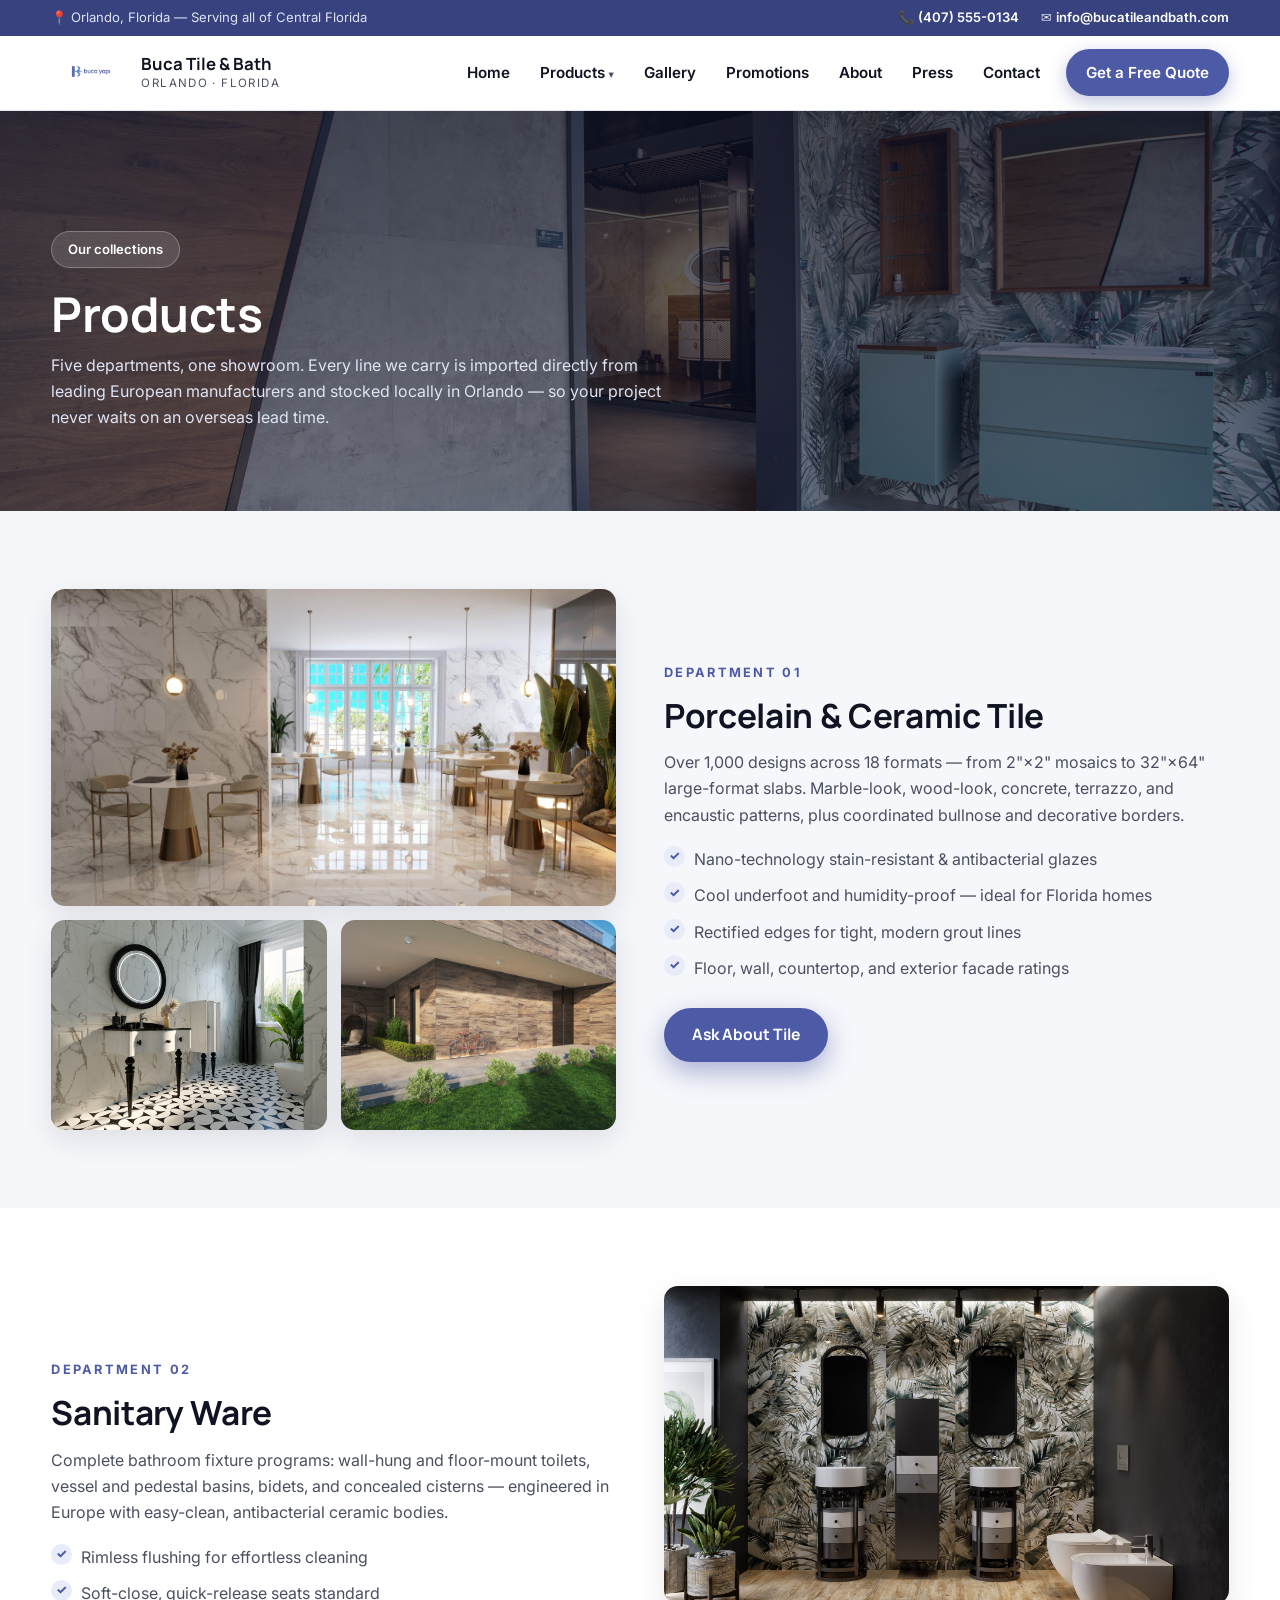
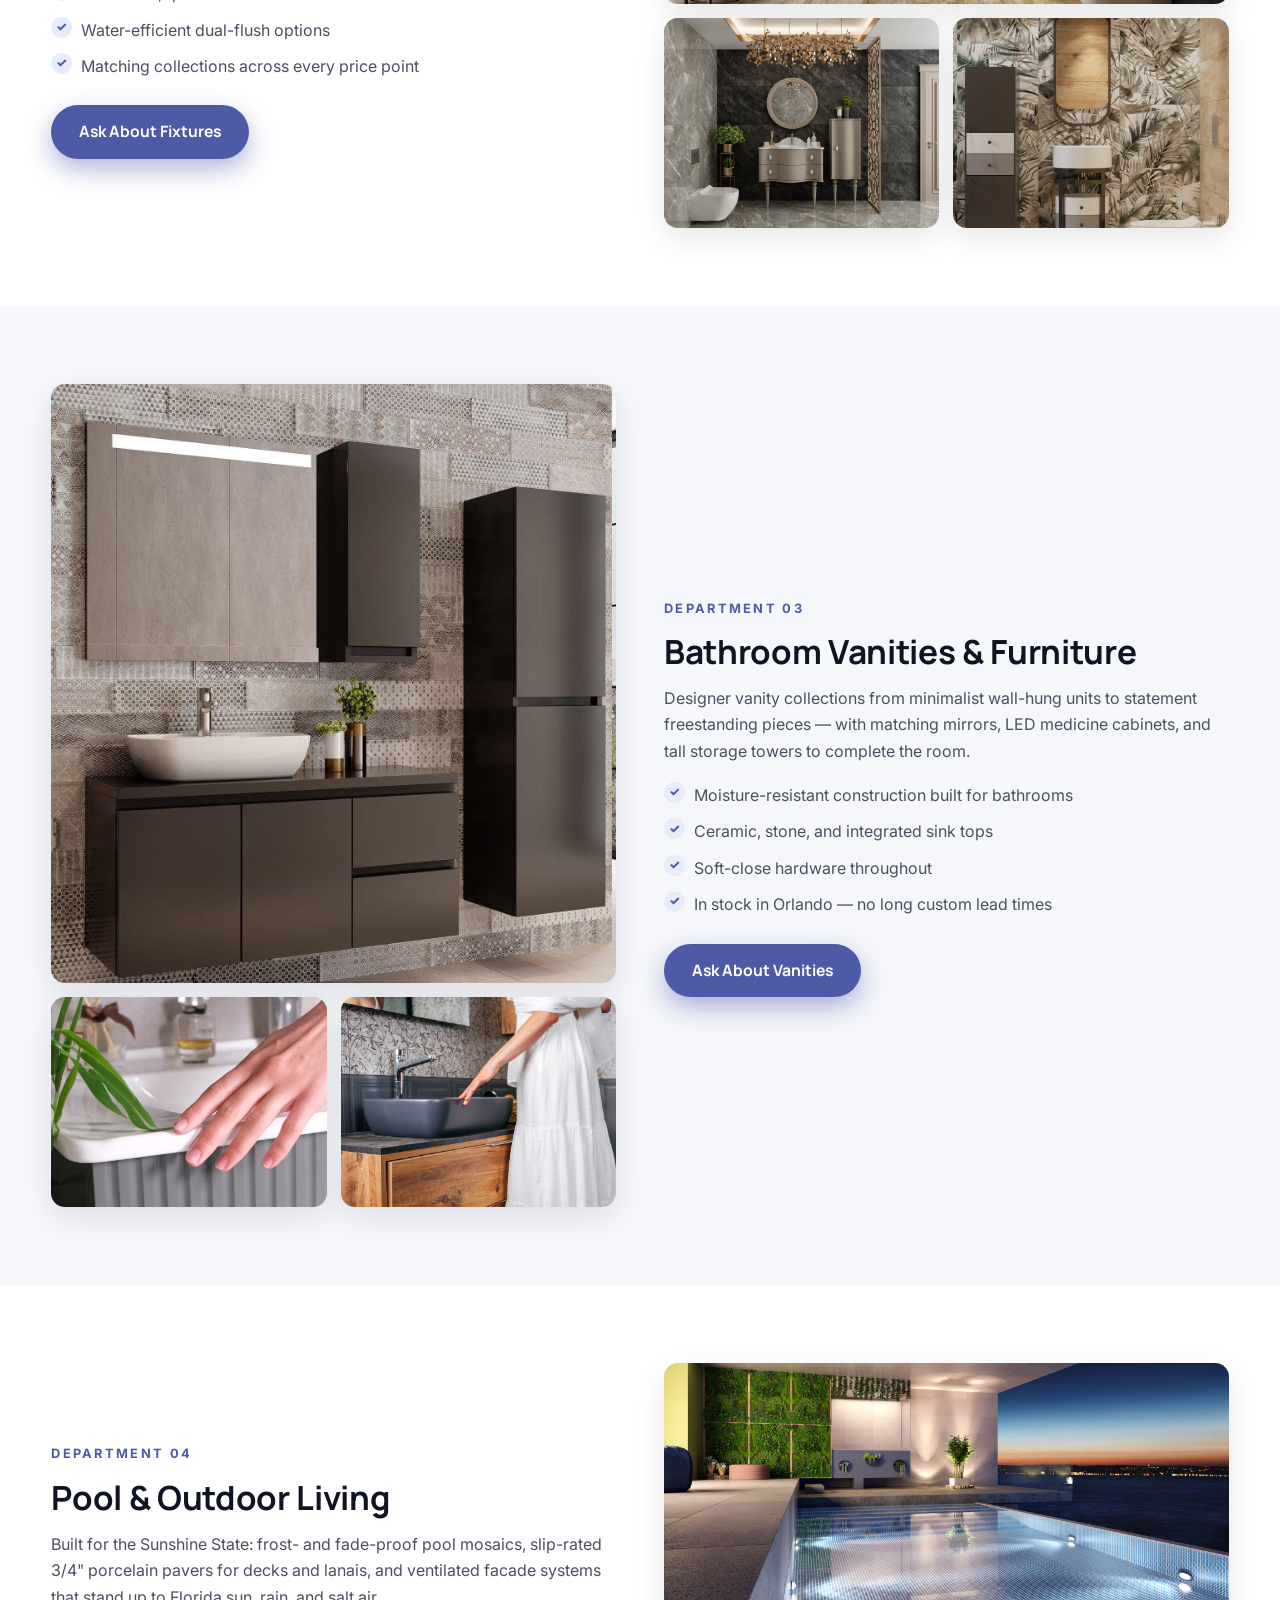
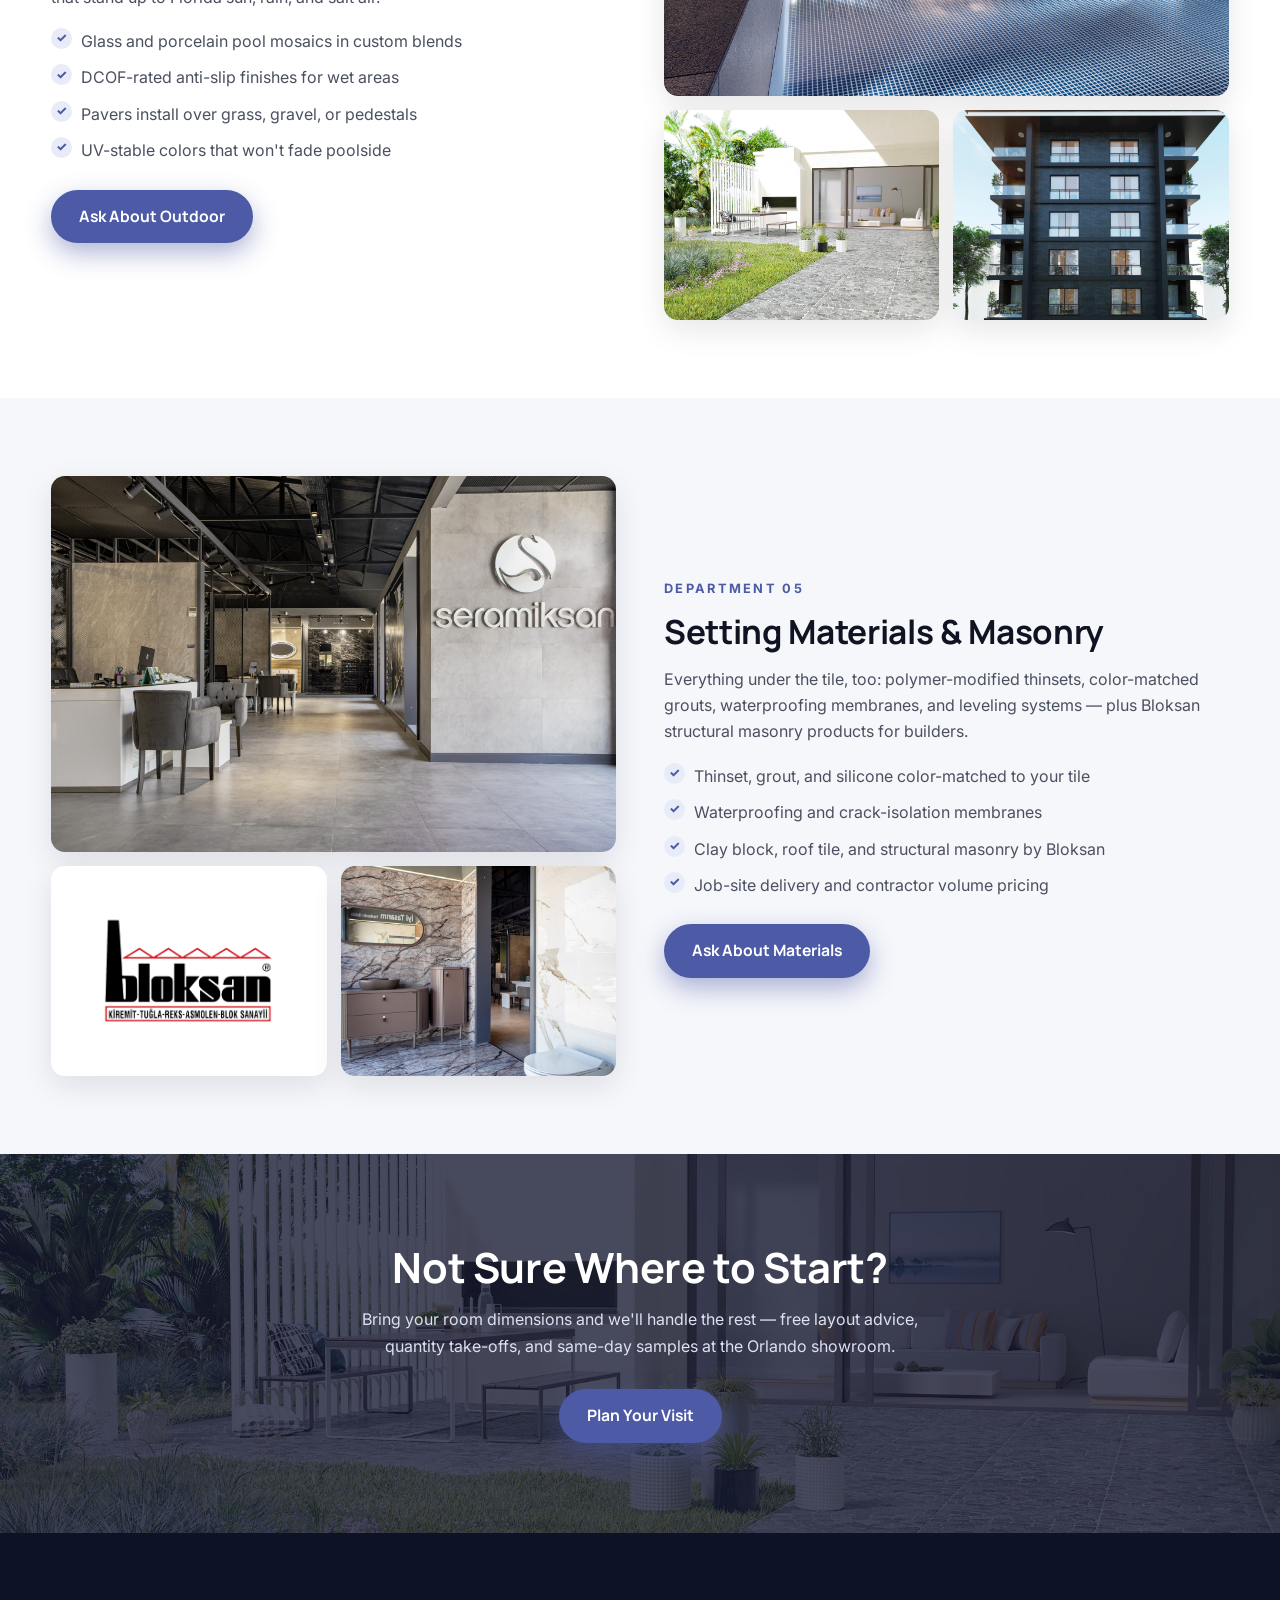
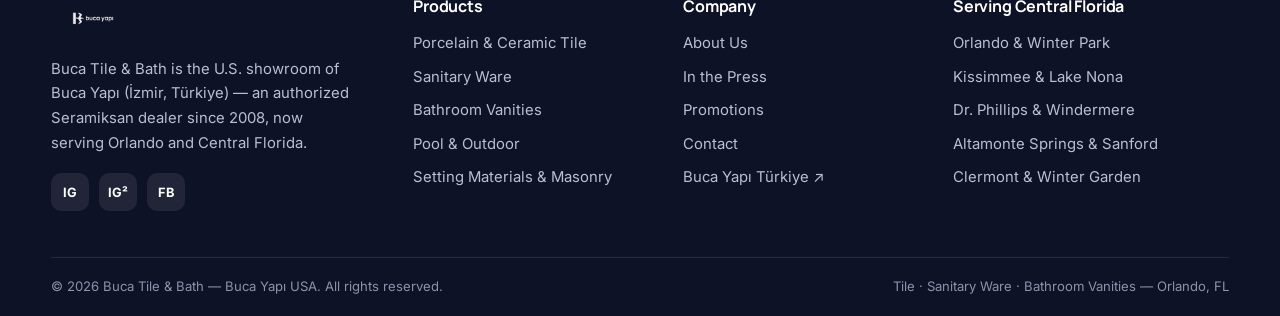
==== products.html @ c3a94b82 "Buca Tile & Bath — Orlando site (localized from bucayapi.com.tr) Co-Authored-By: Claude Fable 5 <nor" ====
<!DOCTYPE html>
<html lang="en-US">
<head>
  <meta charset="UTF-8" />
  <meta name="viewport" content="width=device-width, initial-scale=1.0" />
  <title>Products | Buca Tile &amp; Bath — Orlando, FL</title>
  <meta name="description" content="Browse porcelain &amp; ceramic tile, sanitary ware, bathroom vanities, pool &amp; outdoor surfaces, and setting materials at Buca Tile &amp; Bath in Orlando, Florida." />
  <link rel="icon" type="image/png" href="assets/img/logo-buca.png" />
  <link rel="preconnect" href="https://fonts.googleapis.com" />
  <link rel="preconnect" href="https://fonts.gstatic.com" crossorigin />
  <link href="https://fonts.googleapis.com/css2?family=Manrope:wght@600;700;800&family=Inter:wght@400;500;600;700&display=swap" rel="stylesheet" />
  <link rel="stylesheet" href="assets/css/style.css" />
</head>
<body>

  <!-- Top bar -->
  <div class="topbar">
    <div class="container">
      <div>
        <span>📍 Orlando, Florida — Serving all of Central Florida</span>
      </div>
      <div>
        <span>📞 <a href="tel:+14075550134">(407) 555-0134</a></span>
        <span>✉️ <a href="mailto:info@bucatileandbath.com">info@bucatileandbath.com</a></span>
      </div>
    </div>
  </div>

  <!-- Header -->
  <header class="site-header">
    <div class="container nav-wrap">
      <a class="brand" href="index.html">
        <img src="assets/img/logo-buca.png" alt="Buca Yapı — Buca Tile &amp; Bath logo" />
        <span class="brand-text">
          <strong>Buca Tile &amp; Bath</strong>
          <small>Orlando · Florida</small>
        </span>
      </a>

      <button class="nav-toggle" aria-label="Open menu" aria-expanded="false">
        <span></span><span></span><span></span>
      </button>

      <nav class="main-nav" aria-label="Main navigation">
        <ul>
          <li><a href="index.html">Home</a></li>
          <li class="has-drop">
            <a href="products.html">Products</a>
            <ul class="dropdown">
              <li><a href="#tiles">Porcelain &amp; Ceramic Tile</a></li>
              <li><a href="#sanitary-ware">Sanitary Ware</a></li>
              <li><a href="#vanities">Bathroom Vanities</a></li>
              <li><a href="#outdoor">Pool &amp; Outdoor</a></li>
              <li><a href="#chemicals">Setting Materials &amp; Masonry</a></li>
            </ul>
          </li>
          <li><a href="index.html#gallery">Gallery</a></li>
          <li><a href="index.html#promotions">Promotions</a></li>
          <li><a href="index.html#about">About</a></li>
          <li><a href="index.html#press">Press</a></li>
          <li><a href="index.html#visit">Contact</a></li>
          <li><a class="nav-cta" href="index.html#visit">Get a Free Quote</a></li>
        </ul>
      </nav>
    </div>
  </header>

  <!-- Page hero -->
  <section class="page-hero">
    <div class="band-bg" style="background-image:url('assets/img/showroom-vanity-wall.jpg')"></div>
    <div class="container">
      <span class="kicker" style="display:inline-block;background:rgba(255,255,255,.12);border:1px solid rgba(255,255,255,.25);border-radius:999px;padding:7px 16px;font-size:.82rem;font-weight:600;margin-bottom:18px;">Our collections</span>
      <h1>Products</h1>
      <p>Five departments, one showroom. Every line we carry is imported directly from leading European manufacturers and stocked locally in Orlando — so your project never waits on an overseas lead time.</p>
    </div>
  </section>

  <!-- Tile -->
  <section class="product-section" id="tiles">
    <div class="container prod-grid">
      <div class="prod-media reveal">
        <img src="assets/img/marble-cafe.jpg" alt="Bright interior finished in polished Calacatta-look porcelain" />
        <div class="duo">
          <img src="assets/img/bath-terrazzo.jpg" alt="Terrazzo-look porcelain bathroom" />
          <img src="assets/img/exterior-wood-look.jpg" alt="Wood-look porcelain exterior cladding" />
        </div>
      </div>
      <div class="prod-copy">
        <span class="eyebrow">Department 01</span>
        <h2>Porcelain &amp; Ceramic Tile</h2>
        <p>
          Over 1,000 designs across 18 formats — from 2"×2" mosaics to 32"×64"
          large-format slabs. Marble-look, wood-look, concrete, terrazzo, and
          encaustic patterns, plus coordinated bullnose and decorative borders.
        </p>
        <ul class="check-list">
          <li>Nano-technology stain-resistant &amp; antibacterial glazes</li>
          <li>Cool underfoot and humidity-proof — ideal for Florida homes</li>
          <li>Rectified edges for tight, modern grout lines</li>
          <li>Floor, wall, countertop, and exterior facade ratings</li>
        </ul>
        <a class="btn btn-primary" href="index.html#visit">Ask About Tile</a>
      </div>
    </div>
  </section>

  <!-- Sanitary ware -->
  <section class="product-section tinted" id="sanitary-ware">
    <div class="container prod-grid flip">
      <div class="prod-media reveal">
        <img src="assets/img/bath-palm-duo.jpg" alt="Pedestal basins and wall-hung fixtures against palm feature tile" />
        <div class="duo">
          <img src="assets/img/bath-luxury-gold.jpg" alt="Wall-hung toilet in a luxury bath" />
          <img src="assets/img/bath-palm-single.jpg" alt="Round pedestal basin with black-frame mirror" />
        </div>
      </div>
      <div class="prod-copy">
        <span class="eyebrow">Department 02</span>
        <h2>Sanitary Ware</h2>
        <p>
          Complete bathroom fixture programs: wall-hung and floor-mount toilets,
          vessel and pedestal basins, bidets, and concealed cisterns — engineered
          in Europe with easy-clean, antibacterial ceramic bodies.
        </p>
        <ul class="check-list">
          <li>Rimless flushing for effortless cleaning</li>
          <li>Soft-close, quick-release seats standard</li>
          <li>Water-efficient dual-flush options</li>
          <li>Matching collections across every price point</li>
        </ul>
        <a class="btn btn-primary" href="index.html#visit">Ask About Fixtures</a>
      </div>
    </div>
  </section>

  <!-- Vanities -->
  <section class="product-section" id="vanities">
    <div class="container prod-grid">
      <div class="prod-media reveal">
        <img src="assets/img/vanity-graphite.jpg" alt="Graphite wall-hung vanity with mirror cabinet and tall unit" />
        <div class="duo">
          <img src="assets/img/lifestyle-fluted-vanity.jpg" alt="Fluted vanity drawer detail" />
          <img src="assets/img/lifestyle-sink-touch.jpg" alt="Matte vessel sink on a wood vanity" />
        </div>
      </div>
      <div class="prod-copy">
        <span class="eyebrow">Department 03</span>
        <h2>Bathroom Vanities &amp; Furniture</h2>
        <p>
          Designer vanity collections from minimalist wall-hung units to
          statement freestanding pieces — with matching mirrors, LED medicine
          cabinets, and tall storage towers to complete the room.
        </p>
        <ul class="check-list">
          <li>Moisture-resistant construction built for bathrooms</li>
          <li>Ceramic, stone, and integrated sink tops</li>
          <li>Soft-close hardware throughout</li>
          <li>In stock in Orlando — no long custom lead times</li>
        </ul>
        <a class="btn btn-primary" href="index.html#visit">Ask About Vanities</a>
      </div>
    </div>
  </section>

  <!-- Pool & outdoor -->
  <section class="product-section tinted" id="outdoor">
    <div class="container prod-grid flip">
      <div class="prod-media reveal">
        <img src="assets/img/pool-mosaic.jpg" alt="Glass mosaic pool tile at dusk" />
        <div class="duo">
          <img src="assets/img/patio-pavers.jpg" alt="Outdoor cobble-look porcelain pavers" />
          <img src="assets/img/facade-dark-tile.jpg" alt="Dark porcelain facade cladding" />
        </div>
      </div>
      <div class="prod-copy">
        <span class="eyebrow">Department 04</span>
        <h2>Pool &amp; Outdoor Living</h2>
        <p>
          Built for the Sunshine State: frost- and fade-proof pool mosaics,
          slip-rated 3/4" porcelain pavers for decks and lanais, and ventilated
          facade systems that stand up to Florida sun, rain, and salt air.
        </p>
        <ul class="check-list">
          <li>Glass and porcelain pool mosaics in custom blends</li>
          <li>DCOF-rated anti-slip finishes for wet areas</li>
          <li>Pavers install over grass, gravel, or pedestals</li>
          <li>UV-stable colors that won't fade poolside</li>
        </ul>
        <a class="btn btn-primary" href="index.html#visit">Ask About Outdoor</a>
      </div>
    </div>
  </section>

  <!-- Setting materials & masonry -->
  <section class="product-section" id="chemicals">
    <div class="container prod-grid">
      <div class="prod-media reveal">
        <img src="assets/img/showroom-hero.jpg" alt="Buca showroom with Seramiksan brand wall" />
        <div class="duo">
          <img src="assets/img/brand-bloksan.jpg" alt="Bloksan masonry products logo" style="object-fit:contain;background:#fff;padding:18px;" />
          <img src="assets/img/showroom-marble.jpg" alt="Slab displays in the showroom" />
        </div>
      </div>
      <div class="prod-copy">
        <span class="eyebrow">Department 05</span>
        <h2>Setting Materials &amp; Masonry</h2>
        <p>
          Everything under the tile, too: polymer-modified thinsets, color-matched
          grouts, waterproofing membranes, and leveling systems — plus Bloksan
          structural masonry products for builders.
        </p>
        <ul class="check-list">
          <li>Thinset, grout, and silicone color-matched to your tile</li>
          <li>Waterproofing and crack-isolation membranes</li>
          <li>Clay block, roof tile, and structural masonry by Bloksan</li>
          <li>Job-site delivery and contractor volume pricing</li>
        </ul>
        <a class="btn btn-primary" href="index.html#visit">Ask About Materials</a>
      </div>
    </div>
  </section>

  <!-- CTA band -->
  <section class="cta-band">
    <div class="band-bg" style="background-image:url('assets/img/patio-pavers.jpg')"></div>
    <div class="container">
      <h2>Not Sure Where to Start?</h2>
      <p>Bring your room dimensions and we'll handle the rest — free layout advice, quantity take-offs, and same-day samples at the Orlando showroom.</p>
      <a class="btn btn-primary" href="index.html#visit">Plan Your Visit</a>
    </div>
  </section>

  <!-- Footer -->
  <footer class="site-footer">
    <div class="container footer-grid">
      <div class="footer-brand">
        <img src="assets/img/logo-buca.png" alt="Buca Yapı logo" />
        <p>
          Buca Tile &amp; Bath is the U.S. showroom of Buca Yapı (İzmir, Türkiye) —
          an authorized Seramiksan dealer since 2008, now serving Orlando and
          Central Florida.
        </p>
        <div class="social-row">
          <a href="https://www.instagram.com/buca.yapi/" target="_blank" rel="noopener" aria-label="Instagram">IG</a>
          <a href="https://www.instagram.com/buca.yapi.seramiksan/" target="_blank" rel="noopener" aria-label="Instagram — Seramiksan">IG²</a>
          <a href="https://www.facebook.com/bucayapi" target="_blank" rel="noopener" aria-label="Facebook">FB</a>
        </div>
      </div>
      <div>
        <h4>Products</h4>
        <ul>
          <li><a href="#tiles">Porcelain &amp; Ceramic Tile</a></li>
          <li><a href="#sanitary-ware">Sanitary Ware</a></li>
          <li><a href="#vanities">Bathroom Vanities</a></li>
          <li><a href="#outdoor">Pool &amp; Outdoor</a></li>
          <li><a href="#chemicals">Setting Materials &amp; Masonry</a></li>
        </ul>
      </div>
      <div>
        <h4>Company</h4>
        <ul>
          <li><a href="index.html#about">About Us</a></li>
          <li><a href="index.html#press">In the Press</a></li>
          <li><a href="index.html#promotions">Promotions</a></li>
          <li><a href="index.html#visit">Contact</a></li>
          <li><a href="https://www.bucayapi.com.tr/" target="_blank" rel="noopener">Buca Yapı Türkiye ↗</a></li>
        </ul>
      </div>
      <div>
        <h4>Serving Central Florida</h4>
        <ul>
          <li>Orlando &amp; Winter Park</li>
          <li>Kissimmee &amp; Lake Nona</li>
          <li>Dr. Phillips &amp; Windermere</li>
          <li>Altamonte Springs &amp; Sanford</li>
          <li>Clermont &amp; Winter Garden</li>
        </ul>
      </div>
    </div>
    <div class="container footer-bottom">
      <span>© 2026 Buca Tile &amp; Bath — Buca Yapı USA. All rights reserved.</span>
      <span>Tile · Sanitary Ware · Bathroom Vanities — Orlando, FL</span>
    </div>
  </footer>

  <!-- Lightbox -->
  <div class="lightbox" id="lightbox" role="dialog" aria-modal="true" aria-label="Image viewer">
    <button class="lb-close" aria-label="Close image viewer">×</button>
    <img src="" alt="" />
  </div>

  <script src="assets/js/main.js"></script>
</body>
</html>
---- assets/css/style.css ----
/* ============================================================
   Buca Tile & Bath — Orlando, FL
   U.S. showroom of Buca Yapı (İzmir, Türkiye)
   ============================================================ */

:root {
  --indigo: #4d5ba6;        /* from the Buca Yapı seagull logo */
  --indigo-dark: #37427e;
  --sky: #5d9fd4;
  --ink: #101322;
  --slate: #4b5060;
  --mist: #f6f7fb;
  --line: #e4e6ef;
  --white: #ffffff;
  --gold: #c9a45c;
  --radius: 14px;
  --shadow: 0 10px 30px rgba(16, 19, 34, .10);
  --shadow-lg: 0 24px 60px rgba(16, 19, 34, .16);
  --font-head: "Manrope", system-ui, sans-serif;
  --font-body: "Inter", system-ui, sans-serif;
}

* { margin: 0; padding: 0; box-sizing: border-box; }

html { scroll-behavior: smooth; }

body {
  font-family: var(--font-body);
  color: var(--ink);
  background: var(--white);
  line-height: 1.65;
  -webkit-font-smoothing: antialiased;
}

img { max-width: 100%; display: block; }

a { color: var(--indigo); text-decoration: none; }

.container { width: min(1180px, 92%); margin-inline: auto; }

h1, h2, h3, h4 { font-family: var(--font-head); line-height: 1.15; letter-spacing: -.01em; }

.section { padding: 88px 0; }
.section.tinted { background: var(--mist); }

.eyebrow {
  display: inline-block;
  font-size: .8rem;
  font-weight: 700;
  letter-spacing: .18em;
  text-transform: uppercase;
  color: var(--indigo);
  margin-bottom: 14px;
}

.section-head { max-width: 640px; margin-bottom: 48px; }
.section-head h2 { font-size: clamp(1.7rem, 3.2vw, 2.5rem); margin-bottom: 14px; }
.section-head p { color: var(--slate); font-size: 1.06rem; }
.section-head.center { margin-inline: auto; text-align: center; }

/* ---------- Top bar ---------- */
.topbar {
  background: var(--indigo-dark);
  color: #dfe3f5;
  font-size: .82rem;
  padding: 7px 0;
}
.topbar .container { display: flex; justify-content: space-between; gap: 16px; flex-wrap: wrap; }
.topbar a { color: #fff; font-weight: 600; }
.topbar span + span { margin-left: 18px; }

/* ---------- Header / nav ---------- */
.site-header {
  position: sticky;
  top: 0;
  z-index: 60;
  background: rgba(255, 255, 255, .94);
  backdrop-filter: blur(10px);
  border-bottom: 1px solid var(--line);
}
.nav-wrap { display: flex; align-items: center; justify-content: space-between; height: 74px; }
.brand { display: flex; align-items: center; gap: 12px; }
.brand img { height: 44px; width: auto; }
.brand .brand-text { line-height: 1.1; }
.brand .brand-text strong { font-family: var(--font-head); font-size: 1.05rem; color: var(--ink); display: block; }
.brand .brand-text small { color: var(--slate); font-size: .72rem; letter-spacing: .12em; text-transform: uppercase; }

.main-nav { display: flex; align-items: center; gap: 6px; }
.main-nav > ul { display: flex; list-style: none; gap: 2px; align-items: center; }
.main-nav a {
  display: block;
  padding: 10px 14px;
  color: var(--ink);
  font-weight: 600;
  font-size: .95rem;
  border-radius: 8px;
  transition: background .18s, color .18s;
}
.main-nav a:hover { background: var(--mist); color: var(--indigo); }

.has-drop { position: relative; }
.has-drop > a::after { content: " ▾"; font-size: .7em; color: var(--slate); }
.dropdown {
  position: absolute;
  top: calc(100% + 8px);
  left: 0;
  min-width: 240px;
  background: var(--white);
  border: 1px solid var(--line);
  border-radius: 12px;
  box-shadow: var(--shadow-lg);
  list-style: none;
  padding: 8px;
  opacity: 0;
  visibility: hidden;
  transform: translateY(6px);
  transition: all .2s ease;
}
.has-drop:hover .dropdown,
.has-drop:focus-within .dropdown { opacity: 1; visibility: visible; transform: translateY(0); }
.dropdown a { padding: 10px 12px; border-radius: 8px; font-weight: 500; }

.nav-cta {
  background: var(--indigo);
  color: #fff !important;
  padding: 11px 20px !important;
  border-radius: 999px !important;
  margin-left: 10px;
  box-shadow: 0 6px 18px rgba(77, 91, 166, .35);
}
.nav-cta:hover { background: var(--indigo-dark) !important; }

.nav-toggle {
  display: none;
  background: none;
  border: 0;
  cursor: pointer;
  width: 44px;
  height: 44px;
  border-radius: 10px;
}
.nav-toggle span {
  display: block;
  width: 22px;
  height: 2px;
  background: var(--ink);
  margin: 5px auto;
  transition: transform .2s, opacity .2s;
}

/* ---------- Hero ---------- */
.hero {
  position: relative;
  min-height: 78vh;
  display: flex;
  align-items: center;
  color: #fff;
  isolation: isolate;
  overflow: hidden;
}
.hero .hero-bg {
  position: absolute;
  inset: 0;
  z-index: -2;
  background-size: cover;
  background-position: center;
}
.hero::after {
  content: "";
  position: absolute;
  inset: 0;
  z-index: -1;
  background: linear-gradient(100deg, rgba(13, 17, 38, .82) 0%, rgba(13, 17, 38, .55) 46%, rgba(13, 17, 38, .18) 100%);
}
.hero-inner { padding: 110px 0; max-width: 640px; }
.hero .kicker {
  display: inline-flex;
  align-items: center;
  gap: 8px;
  background: rgba(255, 255, 255, .12);
  border: 1px solid rgba(255, 255, 255, .25);
  border-radius: 999px;
  padding: 7px 16px;
  font-size: .82rem;
  font-weight: 600;
  letter-spacing: .06em;
  margin-bottom: 22px;
  backdrop-filter: blur(4px);
}
.hero h1 { font-size: clamp(2.2rem, 5vw, 3.6rem); margin-bottom: 18px; }
.hero p.lead { font-size: 1.15rem; color: #e6e9f6; margin-bottom: 32px; max-width: 54ch; }
.hero-actions { display: flex; gap: 14px; flex-wrap: wrap; }

.btn {
  display: inline-flex;
  align-items: center;
  gap: 10px;
  font-family: var(--font-head);
  font-weight: 700;
  font-size: .98rem;
  padding: 14px 28px;
  border-radius: 999px;
  border: 0;
  cursor: pointer;
  transition: transform .15s, box-shadow .15s, background .15s;
}
.btn-primary { background: var(--indigo); color: #fff; box-shadow: 0 10px 26px rgba(77, 91, 166, .45); }
.btn-primary:hover { background: var(--indigo-dark); transform: translateY(-2px); }
.btn-ghost { background: rgba(255, 255, 255, .1); color: #fff; border: 1px solid rgba(255, 255, 255, .4); backdrop-filter: blur(4px); }
.btn-ghost:hover { background: rgba(255, 255, 255, .22); transform: translateY(-2px); }
.btn-dark { background: var(--ink); color: #fff; }
.btn-dark:hover { background: #2a2f45; transform: translateY(-2px); }

.hero-strip {
  background: var(--white);
  border-bottom: 1px solid var(--line);
}
.hero-strip .container {
  display: grid;
  grid-template-columns: repeat(4, 1fr);
  gap: 12px;
  padding-block: 22px;
}
.strip-item { display: flex; gap: 12px; align-items: center; }
.strip-item .ico {
  flex: none;
  width: 42px;
  height: 42px;
  border-radius: 12px;
  background: var(--mist);
  color: var(--indigo);
  display: grid;
  place-items: center;
  font-size: 1.15rem;
}
.strip-item strong { display: block; font-size: .92rem; }
.strip-item small { color: var(--slate); font-size: .8rem; }

/* ---------- Category cards ---------- */
.cat-grid {
  display: grid;
  grid-template-columns: repeat(3, 1fr);
  gap: 22px;
}
.cat-card {
  position: relative;
  border-radius: var(--radius);
  overflow: hidden;
  min-height: 340px;
  display: flex;
  align-items: flex-end;
  color: #fff;
  box-shadow: var(--shadow);
  isolation: isolate;
}
.cat-card img {
  position: absolute;
  inset: 0;
  z-index: -2;
  width: 100%;
  height: 100%;
  object-fit: cover;
  transition: transform .5s ease;
}
.cat-card::after {
  content: "";
  position: absolute;
  inset: 0;
  z-index: -1;
  background: linear-gradient(180deg, rgba(13, 17, 38, 0) 35%, rgba(13, 17, 38, .85) 100%);
}
.cat-card:hover img { transform: scale(1.05); }
.cat-card .cat-body { padding: 26px; }
.cat-card h3 { font-size: 1.35rem; margin-bottom: 6px; }
.cat-card p { color: #dde1f0; font-size: .92rem; margin-bottom: 12px; }
.cat-card .cat-link { color: #fff; font-weight: 700; font-size: .9rem; letter-spacing: .04em; }
.cat-card .cat-link::after { content: " →"; }
.cat-card.wide { grid-column: span 1; }

/* ---------- Gallery ---------- */
.gallery-grid {
  display: grid;
  grid-template-columns: repeat(4, 1fr);
  grid-auto-rows: 220px;
  gap: 14px;
}
.g-item {
  border-radius: 12px;
  overflow: hidden;
  cursor: zoom-in;
  position: relative;
  box-shadow: var(--shadow);
}
.g-item img { width: 100%; height: 100%; object-fit: cover; transition: transform .45s ease; }
.g-item:hover img { transform: scale(1.06); }
.g-item.tall { grid-row: span 2; }
.g-item.wide { grid-column: span 2; }

.ig-bar {
  margin-top: 28px;
  display: flex;
  justify-content: center;
}

/* ---------- Promotions ---------- */
.promo-grid { display: grid; grid-template-columns: repeat(3, 1fr); gap: 22px; }
.promo-card {
  background: var(--white);
  border: 1px solid var(--line);
  border-radius: var(--radius);
  overflow: hidden;
  box-shadow: var(--shadow);
  display: flex;
  flex-direction: column;
}
.promo-card figure { height: 190px; overflow: hidden; }
.promo-card figure img { width: 100%; height: 100%; object-fit: cover; transition: transform .45s; }
.promo-card:hover figure img { transform: scale(1.05); }
.promo-body { padding: 24px; display: flex; flex-direction: column; gap: 8px; flex: 1; }
.promo-tag {
  align-self: flex-start;
  background: #eef0fa;
  color: var(--indigo);
  font-size: .72rem;
  font-weight: 700;
  letter-spacing: .1em;
  text-transform: uppercase;
  padding: 5px 12px;
  border-radius: 999px;
}
.promo-body h3 { font-size: 1.2rem; }
.promo-body p { color: var(--slate); font-size: .95rem; flex: 1; }
.promo-body .promo-cta { font-weight: 700; font-size: .9rem; }
.promo-body .promo-cta::after { content: " →"; }
.promo-note { margin-top: 20px; color: var(--slate); font-size: .82rem; text-align: center; }

/* ---------- About ---------- */
.about-grid {
  display: grid;
  grid-template-columns: 1.05fr .95fr;
  gap: 56px;
  align-items: center;
}
.about-media { position: relative; }
.about-media .main-img { border-radius: var(--radius); box-shadow: var(--shadow-lg); }
.about-media .float-img {
  position: absolute;
  right: -28px;
  bottom: -40px;
  width: 46%;
  border-radius: var(--radius);
  border: 6px solid #fff;
  box-shadow: var(--shadow-lg);
}
.about-copy h2 { font-size: clamp(1.7rem, 3vw, 2.4rem); margin-bottom: 18px; }
.about-copy p { color: var(--slate); margin-bottom: 16px; }
.stats {
  display: grid;
  grid-template-columns: repeat(3, 1fr);
  gap: 16px;
  margin: 30px 0;
}
.stat {
  background: var(--mist);
  border-radius: 12px;
  padding: 18px;
  text-align: center;
}
.stat b { display: block; font-family: var(--font-head); font-size: 1.6rem; color: var(--indigo); }
.stat span { font-size: .82rem; color: var(--slate); }

.brand-row {
  margin-top: 34px;
  display: flex;
  align-items: center;
  gap: 28px;
  flex-wrap: wrap;
}
.brand-row .brand-chip {
  background: #fff;
  border: 1px solid var(--line);
  border-radius: 12px;
  padding: 12px 22px;
  font-family: var(--font-head);
  font-weight: 800;
  color: var(--slate);
  letter-spacing: .02em;
  display: flex;
  align-items: center;
  gap: 10px;
}
.brand-row img { height: 40px; width: auto; }

/* ---------- Press ---------- */
.press-grid { display: grid; grid-template-columns: repeat(4, 1fr); gap: 18px; }
.press-item {
  border-radius: 12px;
  overflow: hidden;
  border: 1px solid var(--line);
  background: #fff;
  box-shadow: var(--shadow);
  cursor: zoom-in;
}
.press-item img { width: 100%; height: 260px; object-fit: cover; object-position: top; transition: transform .4s; }
.press-item:hover img { transform: scale(1.03); }
.press-item figcaption { padding: 14px 16px; font-size: .85rem; color: var(--slate); border-top: 1px solid var(--line); }

/* ---------- Visit / contact ---------- */
.visit-grid {
  display: grid;
  grid-template-columns: 1fr 1fr;
  gap: 40px;
  align-items: start;
}
.visit-card {
  background: var(--white);
  border-radius: var(--radius);
  border: 1px solid var(--line);
  box-shadow: var(--shadow);
  padding: 34px;
}
.visit-card h3 { font-size: 1.3rem; margin-bottom: 18px; }
.info-list { list-style: none; display: grid; gap: 14px; margin-bottom: 26px; }
.info-list li { display: flex; gap: 14px; align-items: flex-start; color: var(--slate); }
.info-list .ico {
  flex: none;
  width: 38px;
  height: 38px;
  border-radius: 10px;
  background: var(--mist);
  color: var(--indigo);
  display: grid;
  place-items: center;
}
.info-list b { color: var(--ink); display: block; font-size: .95rem; }
.info-list a { font-weight: 600; }

.hours-table { width: 100%; border-collapse: collapse; font-size: .92rem; }
.hours-table td { padding: 7px 0; border-bottom: 1px dashed var(--line); color: var(--slate); }
.hours-table td:last-child { text-align: right; color: var(--ink); font-weight: 600; }

.map-embed {
  margin-top: 40px;
  border-radius: var(--radius);
  overflow: hidden;
  box-shadow: var(--shadow);
  border: 1px solid var(--line);
}
.map-embed iframe { display: block; width: 100%; height: 380px; border: 0; }

/* form */
.form-grid { display: grid; grid-template-columns: 1fr 1fr; gap: 14px; }
.form-grid .full { grid-column: 1 / -1; }
.field label { display: block; font-size: .82rem; font-weight: 700; margin-bottom: 6px; color: var(--ink); }
.field input, .field select, .field textarea {
  width: 100%;
  font: inherit;
  padding: 12px 14px;
  border: 1px solid var(--line);
  border-radius: 10px;
  background: var(--mist);
  color: var(--ink);
  transition: border .15s, background .15s;
}
.field input:focus, .field select:focus, .field textarea:focus {
  outline: none;
  border-color: var(--indigo);
  background: #fff;
}
.field textarea { min-height: 120px; resize: vertical; }
.form-note { font-size: .8rem; color: var(--slate); margin-top: 10px; }
.form-success {
  display: none;
  margin-top: 14px;
  background: #e9f7ef;
  color: #1e7d43;
  border: 1px solid #bfe8cf;
  border-radius: 10px;
  padding: 12px 16px;
  font-weight: 600;
  font-size: .92rem;
}

/* ---------- CTA band ---------- */
.cta-band {
  position: relative;
  color: #fff;
  padding: 90px 0;
  isolation: isolate;
  text-align: center;
  overflow: hidden;
}
.cta-band .band-bg { position: absolute; inset: 0; z-index: -2; background-size: cover; background-position: center; }
.cta-band::after { content: ""; position: absolute; inset: 0; z-index: -1; background: rgba(20, 24, 48, .78); }
.cta-band h2 { font-size: clamp(1.7rem, 3.4vw, 2.6rem); margin-bottom: 14px; }
.cta-band p { color: #dde1f2; max-width: 60ch; margin: 0 auto 30px; }

/* ---------- Footer ---------- */
.site-footer { background: #0e1226; color: #b9bed6; padding: 64px 0 0; font-size: .93rem; }
.footer-grid {
  display: grid;
  grid-template-columns: 1.4fr 1fr 1fr 1.2fr;
  gap: 40px;
  padding-bottom: 46px;
}
.site-footer h4 { color: #fff; font-size: 1rem; margin-bottom: 16px; }
.site-footer ul { list-style: none; display: grid; gap: 9px; }
.site-footer a { color: #b9bed6; }
.site-footer a:hover { color: #fff; }
.footer-brand img { height: 46px; margin-bottom: 14px; filter: brightness(0) invert(1) opacity(.92); }
.footer-brand p { max-width: 34ch; }
.social-row { display: flex; gap: 10px; margin-top: 18px; }
.social-row a {
  width: 38px;
  height: 38px;
  border-radius: 10px;
  background: rgba(255, 255, 255, .08);
  display: grid;
  place-items: center;
  color: #fff;
  font-weight: 700;
  font-size: .8rem;
  transition: background .15s;
}
.social-row a:hover { background: var(--indigo); }
.footer-bottom {
  border-top: 1px solid rgba(255, 255, 255, .1);
  padding: 18px 0;
  display: flex;
  justify-content: space-between;
  gap: 12px;
  flex-wrap: wrap;
  font-size: .82rem;
  color: #8d92ad;
}

/* ---------- Lightbox ---------- */
.lightbox {
  position: fixed;
  inset: 0;
  z-index: 100;
  background: rgba(10, 12, 24, .92);
  display: none;
  align-items: center;
  justify-content: center;
  padding: 4vh 4vw;
}
.lightbox.open { display: flex; }
.lightbox img {
  max-width: 100%;
  max-height: 92vh;
  border-radius: 10px;
  box-shadow: 0 30px 80px rgba(0, 0, 0, .6);
}
.lightbox .lb-close {
  position: absolute;
  top: 18px;
  right: 24px;
  background: none;
  border: 0;
  color: #fff;
  font-size: 2.2rem;
  cursor: pointer;
  line-height: 1;
}

/* ---------- Product pages ---------- */
.page-hero {
  position: relative;
  color: #fff;
  padding: 120px 0 80px;
  isolation: isolate;
}
.page-hero .band-bg { position: absolute; inset: 0; z-index: -2; background-size: cover; background-position: center; }
.page-hero::after { content: ""; position: absolute; inset: 0; z-index: -1; background: linear-gradient(180deg, rgba(13,17,38,.75), rgba(13,17,38,.55)); }
.page-hero h1 { font-size: clamp(2rem, 4vw, 3rem); margin-bottom: 10px; }
.page-hero p { color: #dfe3f4; max-width: 62ch; }

.product-section { padding: 78px 0; scroll-margin-top: 90px; }
.product-section:nth-child(even) { background: var(--mist); }
.prod-grid {
  display: grid;
  grid-template-columns: 1fr 1fr;
  gap: 48px;
  align-items: center;
}
.prod-grid.flip .prod-media { order: 2; }
.prod-media { display: grid; gap: 14px; }
.prod-media img { border-radius: var(--radius); box-shadow: var(--shadow); width: 100%; object-fit: cover; }
.prod-media .duo { display: grid; grid-template-columns: 1fr 1fr; gap: 14px; }
.prod-media .duo img { height: 210px; }
.prod-copy h2 { font-size: clamp(1.5rem, 2.6vw, 2.1rem); margin-bottom: 14px; }
.prod-copy p { color: var(--slate); margin-bottom: 14px; }
.check-list { list-style: none; display: grid; gap: 10px; margin: 18px 0 26px; }
.check-list li { padding-left: 30px; position: relative; color: var(--slate); }
.check-list li::before {
  content: "✓";
  position: absolute;
  left: 0;
  top: 0;
  width: 21px;
  height: 21px;
  border-radius: 50%;
  background: #e8ecf9;
  color: var(--indigo);
  font-size: .78rem;
  font-weight: 800;
  display: grid;
  place-items: center;
}

/* ---------- Reveal animation ---------- */
.reveal { opacity: 0; transform: translateY(26px); transition: opacity .7s ease, transform .7s ease; }
.reveal.visible { opacity: 1; transform: none; }
@media (prefers-reduced-motion: reduce) {
  .reveal { opacity: 1; transform: none; transition: none; }
  html { scroll-behavior: auto; }
}

/* ---------- Responsive ---------- */
@media (max-width: 1020px) {
  .cat-grid, .promo-grid { grid-template-columns: repeat(2, 1fr); }
  .press-grid { grid-template-columns: repeat(2, 1fr); }
  .gallery-grid { grid-template-columns: repeat(3, 1fr); }
  .hero-strip .container { grid-template-columns: repeat(2, 1fr); }
  .footer-grid { grid-template-columns: 1fr 1fr; }
}

@media (max-width: 820px) {
  .nav-toggle { display: block; }
  .main-nav {
    position: fixed;
    inset: 74px 0 auto 0;
    background: #fff;
    border-bottom: 1px solid var(--line);
    box-shadow: var(--shadow-lg);
    display: none;
    padding: 14px;
  }
  .main-nav.open { display: block; }
  .main-nav > ul { flex-direction: column; align-items: stretch; }
  .dropdown {
    position: static;
    opacity: 1;
    visibility: visible;
    transform: none;
    box-shadow: none;
    border: 0;
    padding-left: 18px;
    min-width: 0;
  }
  .has-drop > a::after { content: ""; }
  .nav-cta { margin: 10px 14px 4px; text-align: center; justify-content: center; }
  .about-grid, .visit-grid, .prod-grid { grid-template-columns: 1fr; }
  .prod-grid.flip .prod-media { order: 0; }
  .about-media .float-img { right: 8px; bottom: -30px; }
  .form-grid { grid-template-columns: 1fr; }
}

@media (max-width: 560px) {
  .section { padding: 62px 0; }
  .cat-grid, .promo-grid, .press-grid { grid-template-columns: 1fr; }
  .gallery-grid { grid-template-columns: repeat(2, 1fr); grid-auto-rows: 160px; }
  .hero-strip .container { grid-template-columns: 1fr; }
  .stats { grid-template-columns: repeat(3, 1fr); gap: 8px; }
  .footer-grid { grid-template-columns: 1fr; gap: 28px; }
  .topbar .container { justify-content: center; text-align: center; }
}
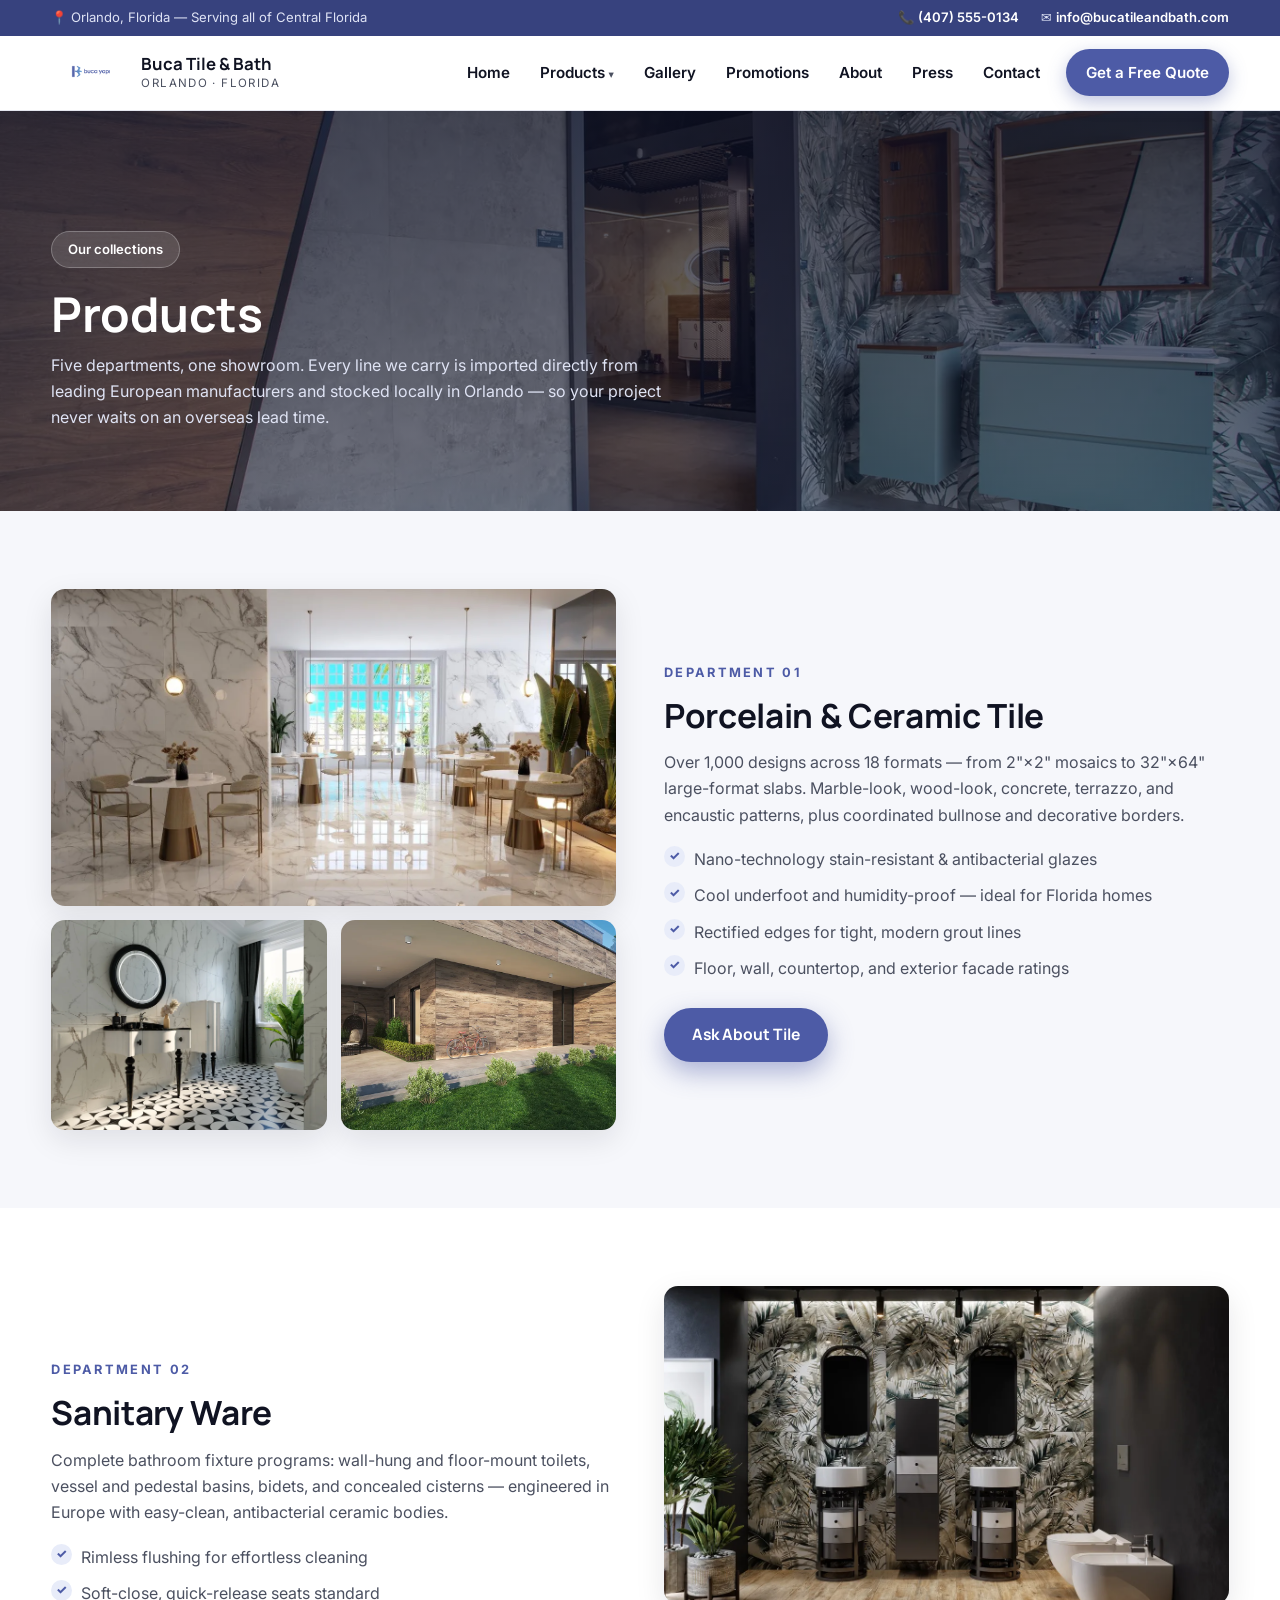
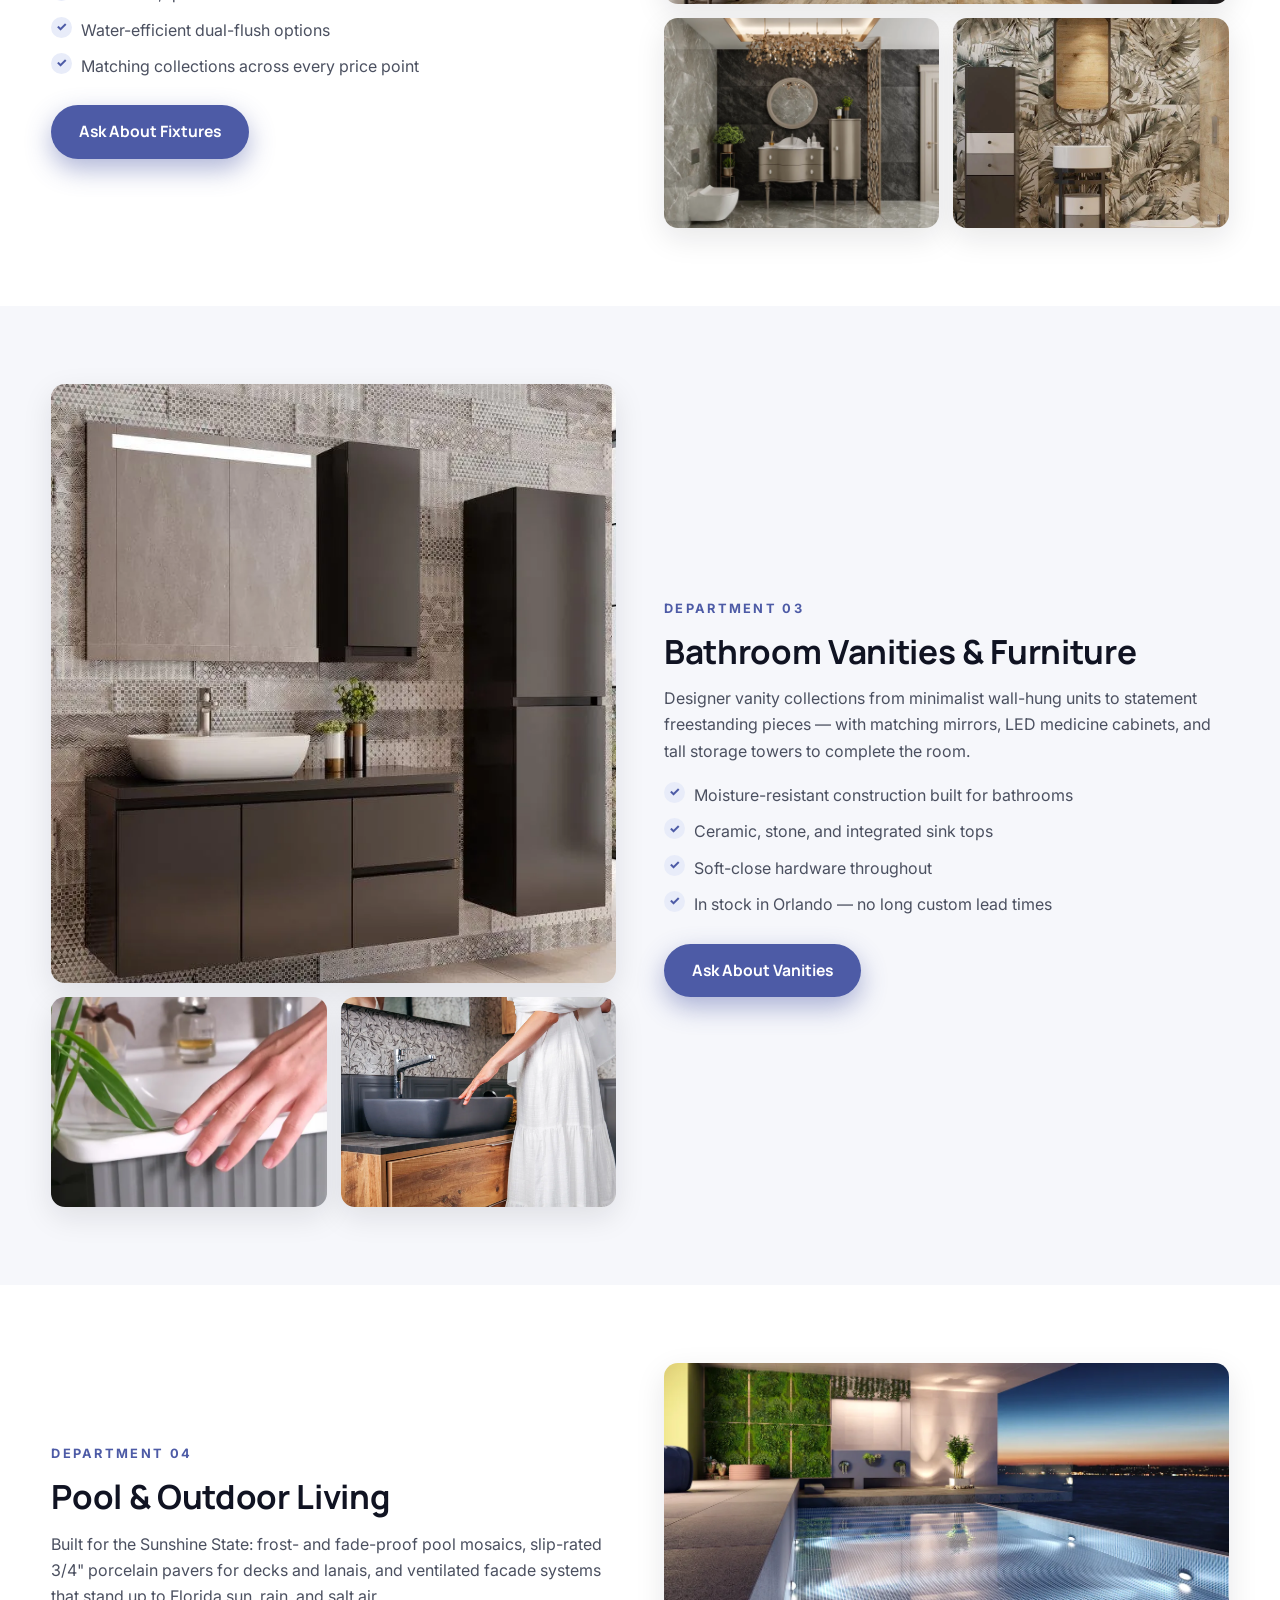
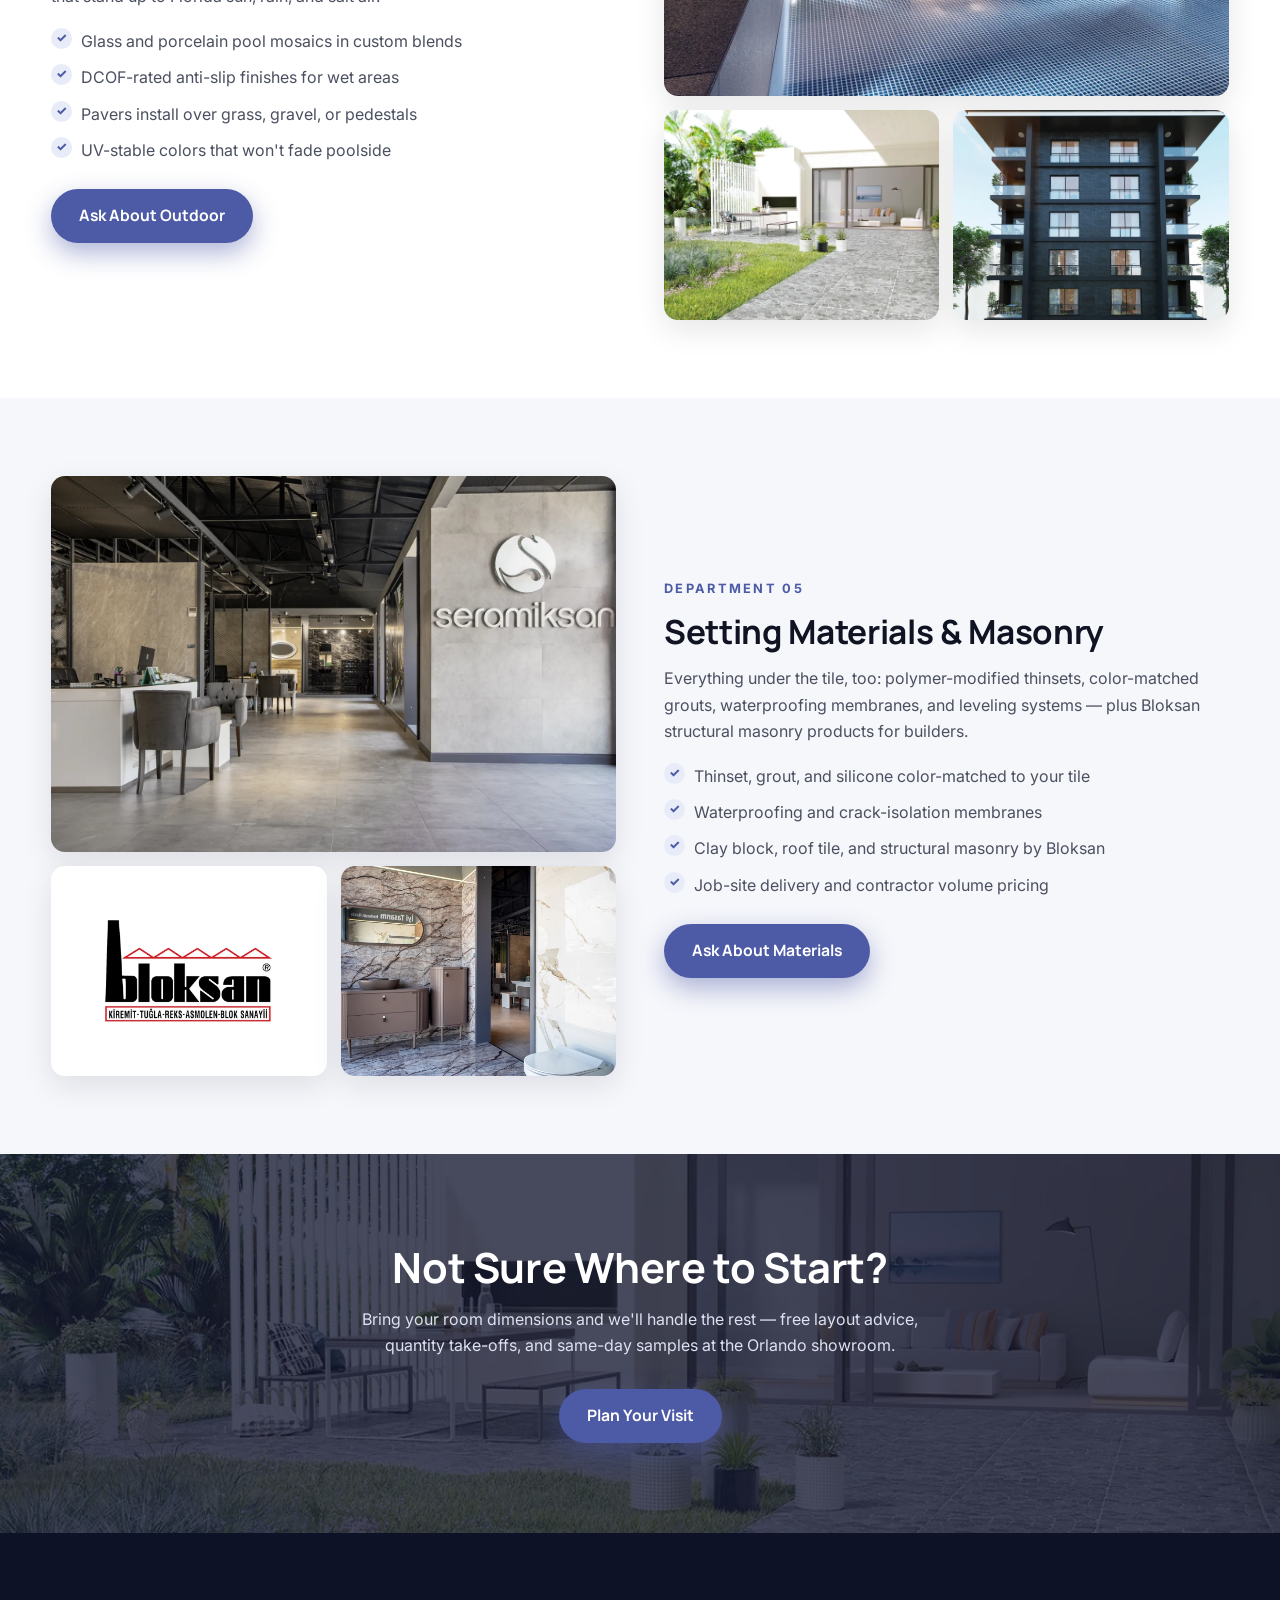
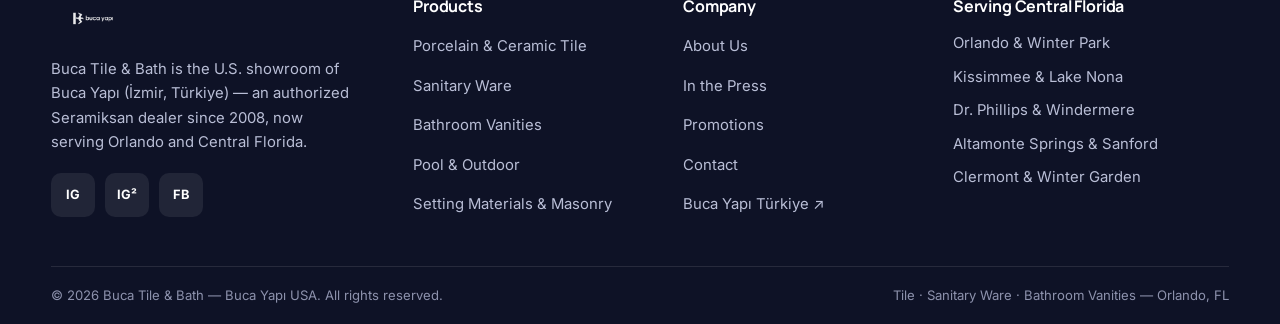
==== commit 98fff8ca: "Optimize for iOS Safari + faster loading iOS Safari: - viewport-fit=cover + env(safe-area-inset-*) f" ====
--- a/products.html
+++ b/products.html
@@ -2,12 +2,17 @@
 <html lang="en-US">
 <head>
   <meta charset="UTF-8" />
-  <meta name="viewport" content="width=device-width, initial-scale=1.0" />
+  <meta name="viewport" content="width=device-width, initial-scale=1.0, viewport-fit=cover" />
   <title>Products | Buca Tile &amp; Bath — Orlando, FL</title>
   <meta name="description" content="Browse porcelain &amp; ceramic tile, sanitary ware, bathroom vanities, pool &amp; outdoor surfaces, and setting materials at Buca Tile &amp; Bath in Orlando, Florida." />
+  <meta name="format-detection" content="telephone=no" />
+  <meta name="theme-color" content="#37427e" />
   <link rel="icon" type="image/png" href="assets/img/logo-buca.png" />
+  <link rel="apple-touch-icon" href="assets/img/logo-buca.png" />
   <link rel="preconnect" href="https://fonts.googleapis.com" />
   <link rel="preconnect" href="https://fonts.gstatic.com" crossorigin />
+  <!-- Preload the page-hero (LCP) background image. -->
+  <link rel="preload" as="image" href="assets/img/showroom-vanity-wall.webp" fetchpriority="high" />
   <link href="https://fonts.googleapis.com/css2?family=Manrope:wght@600;700;800&family=Inter:wght@400;500;600;700&display=swap" rel="stylesheet" />
   <link rel="stylesheet" href="assets/css/style.css" />
 </head>
@@ -30,7 +35,7 @@
   <header class="site-header">
     <div class="container nav-wrap">
       <a class="brand" href="index.html">
-        <img src="assets/img/logo-buca.png" alt="Buca Yapı — Buca Tile &amp; Bath logo" />
+        <img decoding="async" src="assets/img/logo-buca.png" alt="Buca Yapı — Buca Tile &amp; Bath logo" />
         <span class="brand-text">
           <strong>Buca Tile &amp; Bath</strong>
           <small>Orlando · Florida</small>
@@ -67,7 +72,7 @@
 
   <!-- Page hero -->
   <section class="page-hero">
-    <div class="band-bg" style="background-image:url('assets/img/showroom-vanity-wall.jpg')"></div>
+    <div class="band-bg" style="background-image:url('assets/img/showroom-vanity-wall.webp')"></div>
     <div class="container">
       <span class="kicker" style="display:inline-block;background:rgba(255,255,255,.12);border:1px solid rgba(255,255,255,.25);border-radius:999px;padding:7px 16px;font-size:.82rem;font-weight:600;margin-bottom:18px;">Our collections</span>
       <h1>Products</h1>
@@ -79,10 +84,10 @@
   <section class="product-section" id="tiles">
     <div class="container prod-grid">
       <div class="prod-media reveal">
-        <img src="assets/img/marble-cafe.jpg" alt="Bright interior finished in polished Calacatta-look porcelain" />
-        <div class="duo">
-          <img src="assets/img/bath-terrazzo.jpg" alt="Terrazzo-look porcelain bathroom" />
-          <img src="assets/img/exterior-wood-look.jpg" alt="Wood-look porcelain exterior cladding" />
+        <img decoding="async" src="assets/img/marble-cafe.webp" alt="Bright interior finished in polished Calacatta-look porcelain" />
+        <div class="duo">
+          <img decoding="async" src="assets/img/bath-terrazzo.webp" alt="Terrazzo-look porcelain bathroom" />
+          <img decoding="async" src="assets/img/exterior-wood-look.webp" alt="Wood-look porcelain exterior cladding" />
         </div>
       </div>
       <div class="prod-copy">
@@ -108,10 +113,10 @@
   <section class="product-section tinted" id="sanitary-ware">
     <div class="container prod-grid flip">
       <div class="prod-media reveal">
-        <img src="assets/img/bath-palm-duo.jpg" alt="Pedestal basins and wall-hung fixtures against palm feature tile" />
-        <div class="duo">
-          <img src="assets/img/bath-luxury-gold.jpg" alt="Wall-hung toilet in a luxury bath" />
-          <img src="assets/img/bath-palm-single.jpg" alt="Round pedestal basin with black-frame mirror" />
+        <img decoding="async" src="assets/img/bath-palm-duo.webp" alt="Pedestal basins and wall-hung fixtures against palm feature tile" />
+        <div class="duo">
+          <img decoding="async" src="assets/img/bath-luxury-gold.webp" alt="Wall-hung toilet in a luxury bath" />
+          <img decoding="async" src="assets/img/bath-palm-single.webp" alt="Round pedestal basin with black-frame mirror" />
         </div>
       </div>
       <div class="prod-copy">
@@ -137,10 +142,10 @@
   <section class="product-section" id="vanities">
     <div class="container prod-grid">
       <div class="prod-media reveal">
-        <img src="assets/img/vanity-graphite.jpg" alt="Graphite wall-hung vanity with mirror cabinet and tall unit" />
-        <div class="duo">
-          <img src="assets/img/lifestyle-fluted-vanity.jpg" alt="Fluted vanity drawer detail" />
-          <img src="assets/img/lifestyle-sink-touch.jpg" alt="Matte vessel sink on a wood vanity" />
+        <img decoding="async" src="assets/img/vanity-graphite.webp" alt="Graphite wall-hung vanity with mirror cabinet and tall unit" />
+        <div class="duo">
+          <img decoding="async" src="assets/img/lifestyle-fluted-vanity.webp" alt="Fluted vanity drawer detail" />
+          <img decoding="async" src="assets/img/lifestyle-sink-touch.webp" alt="Matte vessel sink on a wood vanity" />
         </div>
       </div>
       <div class="prod-copy">
@@ -166,10 +171,10 @@
   <section class="product-section tinted" id="outdoor">
     <div class="container prod-grid flip">
       <div class="prod-media reveal">
-        <img src="assets/img/pool-mosaic.jpg" alt="Glass mosaic pool tile at dusk" />
-        <div class="duo">
-          <img src="assets/img/patio-pavers.jpg" alt="Outdoor cobble-look porcelain pavers" />
-          <img src="assets/img/facade-dark-tile.jpg" alt="Dark porcelain facade cladding" />
+        <img decoding="async" src="assets/img/pool-mosaic.webp" alt="Glass mosaic pool tile at dusk" />
+        <div class="duo">
+          <img decoding="async" src="assets/img/patio-pavers.webp" alt="Outdoor cobble-look porcelain pavers" />
+          <img decoding="async" src="assets/img/facade-dark-tile.webp" alt="Dark porcelain facade cladding" />
         </div>
       </div>
       <div class="prod-copy">
@@ -195,10 +200,10 @@
   <section class="product-section" id="chemicals">
     <div class="container prod-grid">
       <div class="prod-media reveal">
-        <img src="assets/img/showroom-hero.jpg" alt="Buca showroom with Seramiksan brand wall" />
-        <div class="duo">
-          <img src="assets/img/brand-bloksan.jpg" alt="Bloksan masonry products logo" style="object-fit:contain;background:#fff;padding:18px;" />
-          <img src="assets/img/showroom-marble.jpg" alt="Slab displays in the showroom" />
+        <img decoding="async" src="assets/img/showroom-hero.webp" alt="Buca showroom with Seramiksan brand wall" />
+        <div class="duo">
+          <img decoding="async" src="assets/img/brand-bloksan.webp" alt="Bloksan masonry products logo" style="object-fit:contain;background:#fff;padding:18px;" />
+          <img decoding="async" src="assets/img/showroom-marble.webp" alt="Slab displays in the showroom" />
         </div>
       </div>
       <div class="prod-copy">
@@ -222,7 +227,7 @@
 
   <!-- CTA band -->
   <section class="cta-band">
-    <div class="band-bg" style="background-image:url('assets/img/patio-pavers.jpg')"></div>
+    <div class="band-bg" style="background-image:url('assets/img/patio-pavers.webp')"></div>
     <div class="container">
       <h2>Not Sure Where to Start?</h2>
       <p>Bring your room dimensions and we'll handle the rest — free layout advice, quantity take-offs, and same-day samples at the Orlando showroom.</p>
@@ -234,7 +239,7 @@
   <footer class="site-footer">
     <div class="container footer-grid">
       <div class="footer-brand">
-        <img src="assets/img/logo-buca.png" alt="Buca Yapı logo" />
+        <img decoding="async" src="assets/img/logo-buca.png" alt="Buca Yapı logo" />
         <p>
           Buca Tile &amp; Bath is the U.S. showroom of Buca Yapı (İzmir, Türkiye) —
           an authorized Seramiksan dealer since 2008, now serving Orlando and
@@ -286,7 +291,7 @@
   <!-- Lightbox -->
   <div class="lightbox" id="lightbox" role="dialog" aria-modal="true" aria-label="Image viewer">
     <button class="lb-close" aria-label="Close image viewer">×</button>
-    <img src="" alt="" />
+    <img decoding="async" src="" alt="" />
   </div>
 
   <script src="assets/js/main.js"></script>
--- a/assets/css/style.css
+++ b/assets/css/style.css
@@ -20,9 +20,13 @@
   --font-body: "Inter", system-ui, sans-serif;
 }
 
-* { margin: 0; padding: 0; box-sizing: border-box; }
-
-html { scroll-behavior: smooth; }
+* { margin: 0; padding: 0; box-sizing: border-box; -webkit-tap-highlight-color: transparent; }
+
+html {
+  scroll-behavior: smooth;
+  -webkit-text-size-adjust: 100%;
+  text-size-adjust: 100%;
+}
 
 body {
   font-family: var(--font-body);
@@ -30,11 +34,18 @@
   background: var(--white);
   line-height: 1.65;
   -webkit-font-smoothing: antialiased;
+  overflow-x: hidden;
 }
 
 img { max-width: 100%; display: block; }
 
 a { color: var(--indigo); text-decoration: none; }
+
+/* Remove the 300ms tap delay and stray double-tap-to-zoom on interactive
+   elements — iOS Safari treats these as content by default. */
+a, button, .btn, input, select, textarea {
+  touch-action: manipulation;
+}
 
 .container { width: min(1180px, 92%); margin-inline: auto; }
 
@@ -63,7 +74,7 @@
   background: var(--indigo-dark);
   color: #dfe3f5;
   font-size: .82rem;
-  padding: 7px 0;
+  padding: 7px max(0px, env(safe-area-inset-right)) 7px max(0px, env(safe-area-inset-left));
 }
 .topbar .container { display: flex; justify-content: space-between; gap: 16px; flex-wrap: wrap; }
 .topbar a { color: #fff; font-weight: 600; }
@@ -71,12 +82,16 @@
 
 /* ---------- Header / nav ---------- */
 .site-header {
+  position: -webkit-sticky;
   position: sticky;
   top: 0;
   z-index: 60;
   background: rgba(255, 255, 255, .94);
+  -webkit-backdrop-filter: blur(10px);
   backdrop-filter: blur(10px);
   border-bottom: 1px solid var(--line);
+  padding-left: env(safe-area-inset-left);
+  padding-right: env(safe-area-inset-right);
 }
 .nav-wrap { display: flex; align-items: center; justify-content: space-between; height: 74px; }
 .brand { display: flex; align-items: center; gap: 12px; }
@@ -96,7 +111,6 @@
   border-radius: 8px;
   transition: background .18s, color .18s;
 }
-.main-nav a:hover { background: var(--mist); color: var(--indigo); }
 
 .has-drop { position: relative; }
 .has-drop > a::after { content: " ▾"; font-size: .7em; color: var(--slate); }
@@ -116,7 +130,6 @@
   transform: translateY(6px);
   transition: all .2s ease;
 }
-.has-drop:hover .dropdown,
 .has-drop:focus-within .dropdown { opacity: 1; visibility: visible; transform: translateY(0); }
 .dropdown a { padding: 10px 12px; border-radius: 8px; font-weight: 500; }
 
@@ -128,12 +141,13 @@
   margin-left: 10px;
   box-shadow: 0 6px 18px rgba(77, 91, 166, .35);
 }
-.nav-cta:hover { background: var(--indigo-dark) !important; }
 
 .nav-toggle {
   display: none;
   background: none;
   border: 0;
+  -webkit-appearance: none;
+  appearance: none;
   cursor: pointer;
   width: 44px;
   height: 44px;
@@ -151,7 +165,8 @@
 /* ---------- Hero ---------- */
 .hero {
   position: relative;
-  min-height: 78vh;
+  min-height: 78vh; /* fallback for browsers without svh support */
+  min-height: 78svh; /* stable across iOS Safari's collapsing toolbar */
   display: flex;
   align-items: center;
   color: #fff;
@@ -185,6 +200,7 @@
   font-weight: 600;
   letter-spacing: .06em;
   margin-bottom: 22px;
+  -webkit-backdrop-filter: blur(4px);
   backdrop-filter: blur(4px);
 }
 .hero h1 { font-size: clamp(2.2rem, 5vw, 3.6rem); margin-bottom: 18px; }
@@ -201,15 +217,21 @@
   padding: 14px 28px;
   border-radius: 999px;
   border: 0;
+  -webkit-appearance: none;
+  appearance: none;
   cursor: pointer;
   transition: transform .15s, box-shadow .15s, background .15s;
 }
+.btn:active { transform: scale(.96); }
 .btn-primary { background: var(--indigo); color: #fff; box-shadow: 0 10px 26px rgba(77, 91, 166, .45); }
-.btn-primary:hover { background: var(--indigo-dark); transform: translateY(-2px); }
-.btn-ghost { background: rgba(255, 255, 255, .1); color: #fff; border: 1px solid rgba(255, 255, 255, .4); backdrop-filter: blur(4px); }
-.btn-ghost:hover { background: rgba(255, 255, 255, .22); transform: translateY(-2px); }
+.btn-ghost {
+  background: rgba(255, 255, 255, .1);
+  color: #fff;
+  border: 1px solid rgba(255, 255, 255, .4);
+  -webkit-backdrop-filter: blur(4px);
+  backdrop-filter: blur(4px);
+}
 .btn-dark { background: var(--ink); color: #fff; }
-.btn-dark:hover { background: #2a2f45; transform: translateY(-2px); }
 
 .hero-strip {
   background: var(--white);
@@ -269,7 +291,6 @@
   z-index: -1;
   background: linear-gradient(180deg, rgba(13, 17, 38, 0) 35%, rgba(13, 17, 38, .85) 100%);
 }
-.cat-card:hover img { transform: scale(1.05); }
 .cat-card .cat-body { padding: 26px; }
 .cat-card h3 { font-size: 1.35rem; margin-bottom: 6px; }
 .cat-card p { color: #dde1f0; font-size: .92rem; margin-bottom: 12px; }
@@ -292,7 +313,6 @@
   box-shadow: var(--shadow);
 }
 .g-item img { width: 100%; height: 100%; object-fit: cover; transition: transform .45s ease; }
-.g-item:hover img { transform: scale(1.06); }
 .g-item.tall { grid-row: span 2; }
 .g-item.wide { grid-column: span 2; }
 
@@ -315,7 +335,6 @@
 }
 .promo-card figure { height: 190px; overflow: hidden; }
 .promo-card figure img { width: 100%; height: 100%; object-fit: cover; transition: transform .45s; }
-.promo-card:hover figure img { transform: scale(1.05); }
 .promo-body { padding: 24px; display: flex; flex-direction: column; gap: 8px; flex: 1; }
 .promo-tag {
   align-self: flex-start;
@@ -402,7 +421,6 @@
   cursor: zoom-in;
 }
 .press-item img { width: 100%; height: 260px; object-fit: cover; object-position: top; transition: transform .4s; }
-.press-item:hover img { transform: scale(1.03); }
 .press-item figcaption { padding: 14px 16px; font-size: .85rem; color: var(--slate); border-top: 1px solid var(--line); }
 
 /* ---------- Visit / contact ---------- */
@@ -455,6 +473,8 @@
 .field input, .field select, .field textarea {
   width: 100%;
   font: inherit;
+  /* 16px minimum keeps iOS Safari from auto-zooming the page on focus */
+  font-size: 16px;
   padding: 12px 14px;
   border: 1px solid var(--line);
   border-radius: 10px;
@@ -462,6 +482,7 @@
   color: var(--ink);
   transition: border .15s, background .15s;
 }
+.field input, .field textarea { -webkit-appearance: none; appearance: none; }
 .field input:focus, .field select:focus, .field textarea:focus {
   outline: none;
   border-color: var(--indigo);
@@ -505,14 +526,13 @@
 }
 .site-footer h4 { color: #fff; font-size: 1rem; margin-bottom: 16px; }
 .site-footer ul { list-style: none; display: grid; gap: 9px; }
-.site-footer a { color: #b9bed6; }
-.site-footer a:hover { color: #fff; }
+.site-footer a { color: #b9bed6; display: inline-block; padding: 3px 0; }
 .footer-brand img { height: 46px; margin-bottom: 14px; filter: brightness(0) invert(1) opacity(.92); }
 .footer-brand p { max-width: 34ch; }
 .social-row { display: flex; gap: 10px; margin-top: 18px; }
 .social-row a {
-  width: 38px;
-  height: 38px;
+  width: 44px;
+  height: 44px;
   border-radius: 10px;
   background: rgba(255, 255, 255, .08);
   display: grid;
@@ -522,7 +542,6 @@
   font-size: .8rem;
   transition: background .15s;
 }
-.social-row a:hover { background: var(--indigo); }
 .footer-bottom {
   border-top: 1px solid rgba(255, 255, 255, .1);
   padding: 18px 0;
@@ -543,25 +562,32 @@
   display: none;
   align-items: center;
   justify-content: center;
-  padding: 4vh 4vw;
+  padding: 4vh 4vw; /* fallback */
+  padding: 4svh 4vw;
 }
 .lightbox.open { display: flex; }
 .lightbox img {
   max-width: 100%;
-  max-height: 92vh;
+  max-height: 92vh; /* fallback */
+  max-height: 92svh;
   border-radius: 10px;
   box-shadow: 0 30px 80px rgba(0, 0, 0, .6);
 }
 .lightbox .lb-close {
   position: absolute;
-  top: 18px;
-  right: 24px;
+  top: max(18px, env(safe-area-inset-top));
+  right: max(24px, env(safe-area-inset-right));
   background: none;
   border: 0;
+  -webkit-appearance: none;
+  appearance: none;
   color: #fff;
   font-size: 2.2rem;
+  width: 44px;
+  height: 44px;
   cursor: pointer;
   line-height: 1;
+  touch-action: manipulation;
 }
 
 /* ---------- Product pages ---------- */
@@ -609,6 +635,33 @@
   place-items: center;
 }
 
+/* ---------- Hover vs. touch ---------- */
+/* Real hover-capable pointers (mouse/trackpad) get the decorative hover
+   effects. Touch devices skip them — iOS Safari applies :hover on tap and
+   only clears it on the *next* tap elsewhere, so anything hover-only would
+   otherwise look permanently "stuck" after a single tap. Touch gets a
+   quick :active press-effect instead. */
+@media (hover: hover) and (pointer: fine) {
+  .main-nav a:hover { background: var(--mist); color: var(--indigo); }
+  .has-drop:hover .dropdown { opacity: 1; visibility: visible; transform: translateY(0); }
+  .nav-cta:hover { background: var(--indigo-dark) !important; }
+  .btn-primary:hover { background: var(--indigo-dark); transform: translateY(-2px); }
+  .btn-ghost:hover { background: rgba(255, 255, 255, .22); transform: translateY(-2px); }
+  .btn-dark:hover { background: #2a2f45; transform: translateY(-2px); }
+  .cat-card:hover img { transform: scale(1.05); }
+  .g-item:hover img { transform: scale(1.06); }
+  .promo-card:hover figure img { transform: scale(1.05); }
+  .press-item:hover img { transform: scale(1.03); }
+  .social-row a:hover { background: var(--indigo); }
+  .site-footer a:hover { color: #fff; }
+}
+
+.cat-card:active img { transform: scale(1.03); }
+.g-item:active img { transform: scale(1.04); }
+.promo-card:active figure img { transform: scale(1.03); }
+.press-item:active img { transform: scale(1.02); }
+.social-row a:active { background: var(--indigo); }
+
 /* ---------- Reveal animation ---------- */
 .reveal { opacity: 0; transform: translateY(26px); transition: opacity .7s ease, transform .7s ease; }
 .reveal.visible { opacity: 1; transform: none; }
@@ -626,7 +679,7 @@
   .footer-grid { grid-template-columns: 1fr 1fr; }
 }
 
-@media (max-width: 820px) {
+@media (max-width: 900px) {
   .nav-toggle { display: block; }
   .main-nav {
     position: fixed;
@@ -636,6 +689,12 @@
     box-shadow: var(--shadow-lg);
     display: none;
     padding: 14px;
+    padding-left: max(14px, env(safe-area-inset-left));
+    padding-right: max(14px, env(safe-area-inset-right));
+    max-height: calc(100vh - 74px);
+    max-height: calc(100svh - 74px);
+    overflow-y: auto;
+    -webkit-overflow-scrolling: touch;
   }
   .main-nav.open { display: block; }
   .main-nav > ul { flex-direction: column; align-items: stretch; }
@@ -666,3 +725,13 @@
   .footer-grid { grid-template-columns: 1fr; gap: 28px; }
   .topbar .container { justify-content: center; text-align: center; }
 }
+
+/* iPhone in landscape: short viewport height means a tall hero + hamburger
+   menu can crowd the visible area or clip below the toolbar. Trim padding
+   instead of relying on min-height alone. */
+@media (max-height: 500px) and (orientation: landscape) {
+  .hero { min-height: auto; }
+  .hero-inner { padding: 64px 0; }
+  .page-hero { padding: 84px 0 46px; }
+  .main-nav { max-height: calc(100svh - 60px); }
+}
